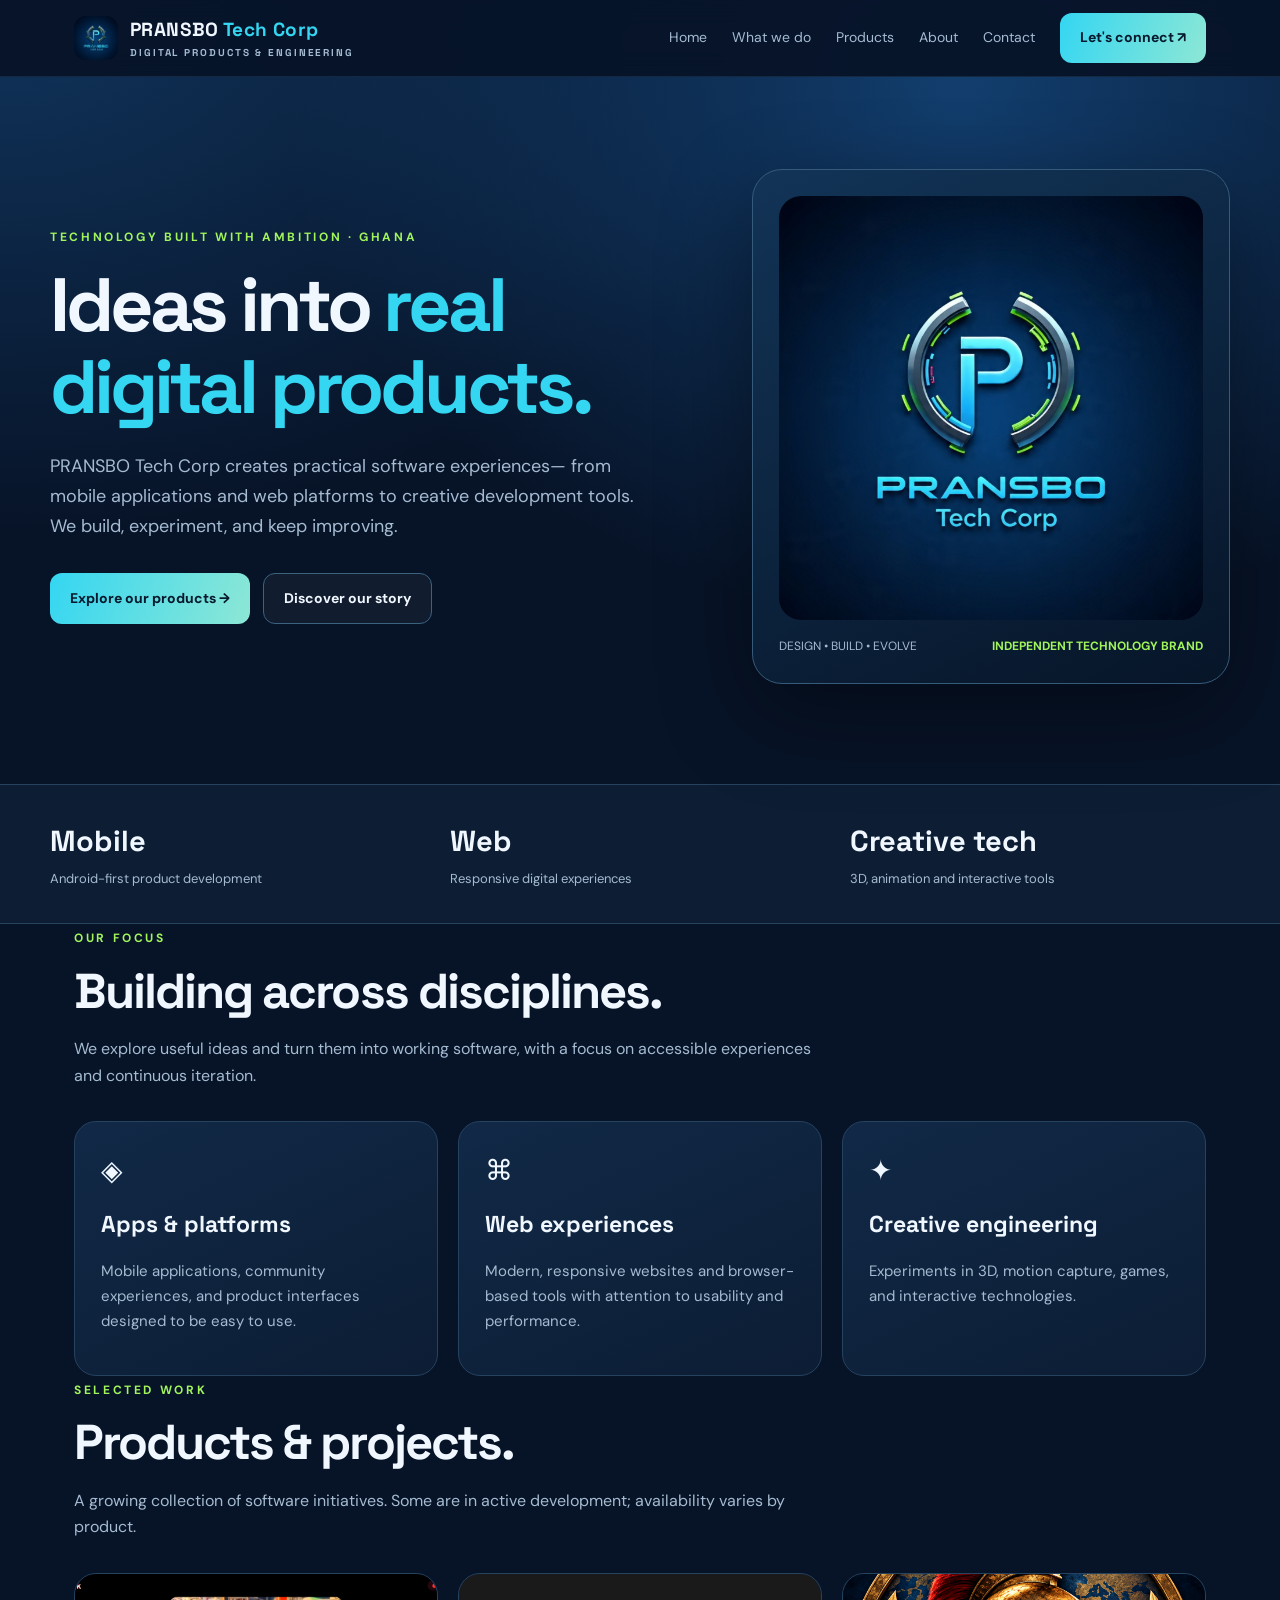
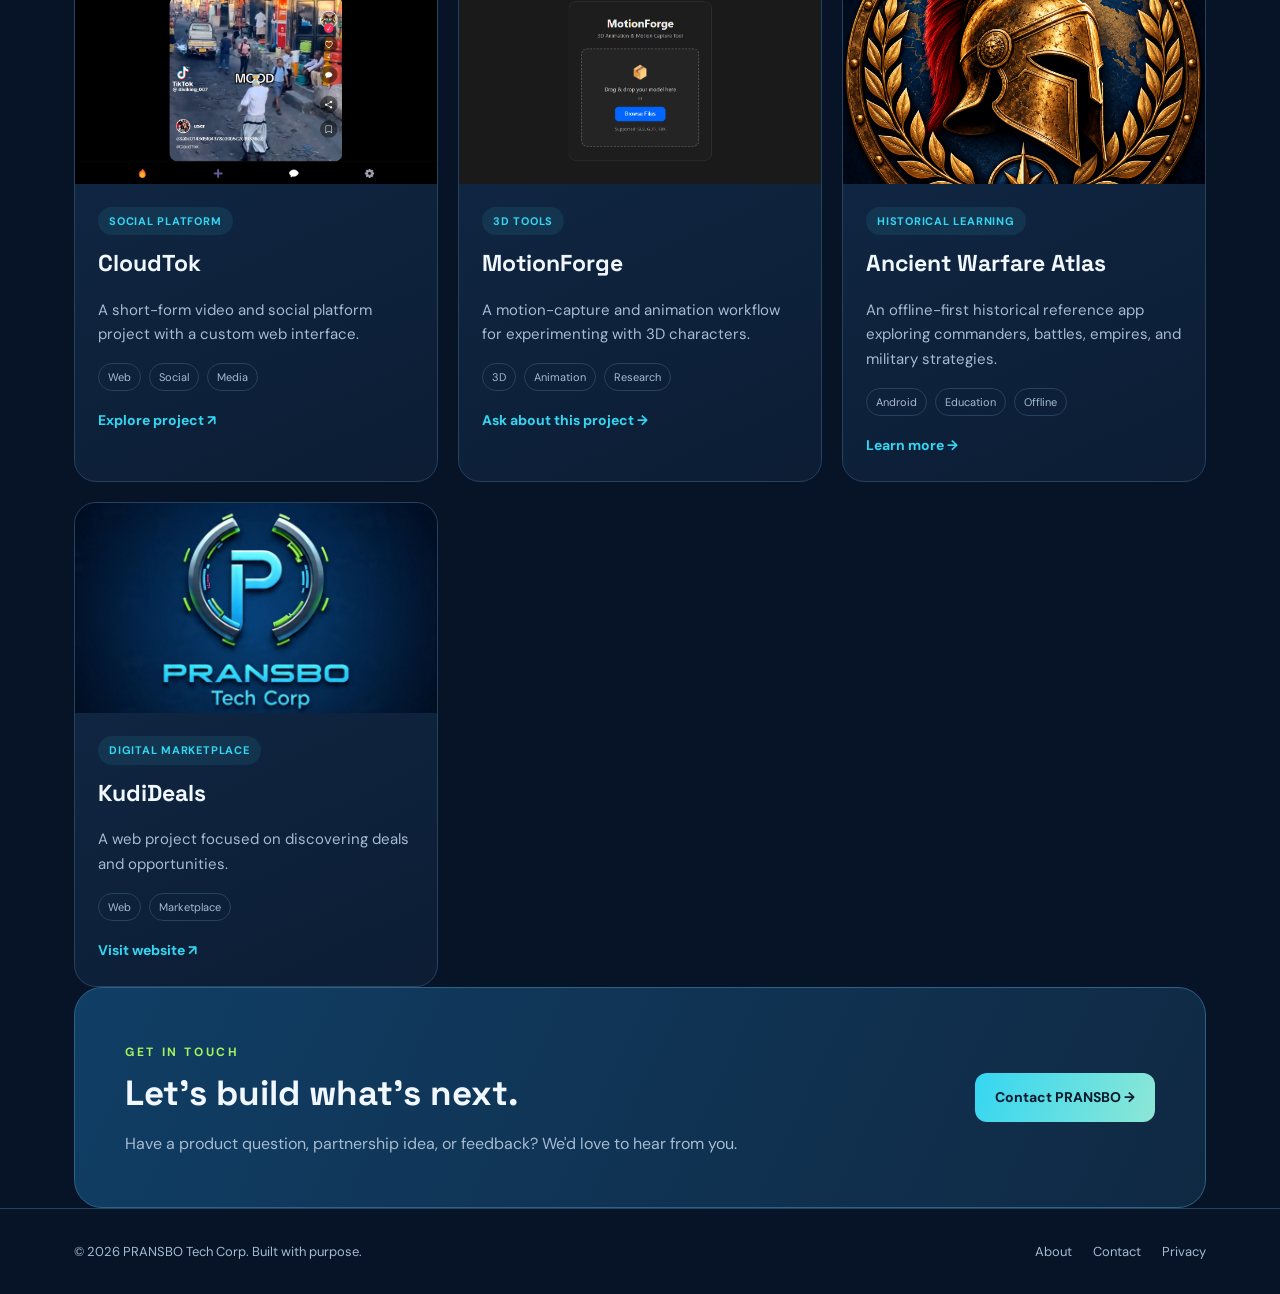
==== index.html @ 8b2eccde "Add PRANSBO Tech Corp website" ====
<!doctype html>
<html lang="en">
<head>
    <meta charset="utf-8">
    <meta name="viewport" content="width=device-width, initial-scale=1">
    <meta name="theme-color" content="#071327">

    <meta name="description"
          content="PRANSBO Tech Corp creates mobile apps, web platforms and creative engineering projects.">

    <meta property="og:type" content="website">
    <meta property="og:title"
          content="PRANSBO Tech Corp | Digital Products &amp; Engineering">
    <meta property="og:description"
          content="PRANSBO Tech Corp creates mobile apps, web platforms and creative engineering projects.">
    <meta property="og:image" content="logo.jpg">

    <link rel="icon" type="image/png" href="favicon.png">
    <link rel="stylesheet" href="styles.css">

    <title>PRANSBO Tech Corp | Digital Products &amp; Engineering</title>
</head>

<body>

    <!-- ==================== HEADER / NAVIGATION ==================== -->
    <header>
        <div class="wrap nav">

            <a class="brand" href="index.html">
                <img src="logo.jpg" alt="PRANSBO Tech Corp logo">

                <span>
                    PRANSBO
                    <span class="accent">Tech Corp</span>
                    <small>Digital products &amp; engineering</small>
                </span>
            </a>

            <button class="menu"
                    aria-label="Toggle navigation"
                    aria-expanded="false">
                ☰ Menu
            </button>

            <nav class="links" aria-label="Main navigation">
                <a href="index.html">Home</a>
                <a href="index.html#solutions">What we do</a>
                <a href="index.html#products">Products</a>
                <a href="about.html">About</a>
                <a href="contact.html">Contact</a>
                <a class="btn primary" href="contact.html">
                    Let's connect ↗
                </a>
            </nav>

        </div>
    </header>


    <!-- ==================== MAIN CONTENT ==================== -->
    <main>

        <!-- HERO SECTION -->
        <div class="wrap hero">

            <div>
                <div class="eyebrow">
                    Technology built with ambition · Ghana
                </div>

                <h1>
                    Ideas into
                    <span class="accent">real digital products.</span>
                </h1>

                <p class="lead">
                    PRANSBO Tech Corp creates practical software experiences—
                    from mobile applications and web platforms to creative
                    development tools. We build, experiment, and keep improving.
                </p>

                <div class="actions">
                    <a class="btn primary" href="#products">
                        Explore our products →
                    </a>

                    <a class="btn" href="about.html">
                        Discover our story
                    </a>
                </div>
            </div>

            <div class="hero-visual">
                <img src="logo.jpg" alt="PRANSBO Tech Corp emblem">

                <div class="badge">
                    <span>DESIGN • BUILD • EVOLVE</span>
                    <strong>INDEPENDENT TECHNOLOGY BRAND</strong>
                </div>
            </div>

        </div>


        <!-- COMPANY CAPABILITIES BAND -->
        <div class="band">
            <div class="wrap stats">

                <div class="stat">
                    <strong>Mobile</strong>
                    <span>Android-first product development</span>
                </div>

                <div class="stat">
                    <strong>Web</strong>
                    <span>Responsive digital experiences</span>
                </div>

                <div class="stat">
                    <strong>Creative tech</strong>
                    <span>3D, animation and interactive tools</span>
                </div>

            </div>
        </div>


        <!-- ==================== SERVICES ==================== -->
        <section id="solutions" class="wrap">

            <div class="section-head">
                <span class="eyebrow">Our focus</span>

                <h2>Building across disciplines.</h2>

                <p>
                    We explore useful ideas and turn them into working software,
                    with a focus on accessible experiences and continuous iteration.
                </p>
            </div>

            <div class="grid">

                <article class="card">
                    <div class="icon">◈</div>

                    <h3>Apps &amp; platforms</h3>

                    <p>
                        Mobile applications, community experiences, and product
                        interfaces designed to be easy to use.
                    </p>
                </article>

                <article class="card">
                    <div class="icon">⌘</div>

                    <h3>Web experiences</h3>

                    <p>
                        Modern, responsive websites and browser-based tools
                        with attention to usability and performance.
                    </p>
                </article>

                <article class="card">
                    <div class="icon">✦</div>

                    <h3>Creative engineering</h3>

                    <p>
                        Experiments in 3D, motion capture, games, and
                        interactive technologies.
                    </p>
                </article>

            </div>
        </section>


        <!-- ==================== PRODUCTS & PROJECTS ==================== -->
        <section id="products" class="wrap">

            <div class="section-head">
                <span class="eyebrow">Selected work</span>

                <h2>Products &amp; projects.</h2>

                <p>
                    A growing collection of software initiatives. Some are
                    in active development; availability varies by product.
                </p>
            </div>

            <div class="grid">

                <!-- CLOUDTOK -->
                <article class="card project">
                    <img
                        src="images/cloudtok/cloudtok1.png"
                        alt="CloudTok project screenshot"
                        loading="lazy"
                    >

                    <div class="body">
                        <span class="pill">Social platform</span>

                        <h3>CloudTok</h3>

                        <p>
                            A short-form video and social platform project
                            with a custom web interface.
                        </p>

                        <div class="meta">
                            <span>Web</span>
                            <span>Social</span>
                            <span>Media</span>
                        </div>

                        <a
                            class="more"
                            href="https://prattbossman-2010.github.io/CloudTok"
                            target="_blank"
                            rel="noopener noreferrer"
                        >
                            Explore project ↗
                        </a>
                    </div>
                </article>


                <!-- MOTIONFORGE -->
                <article class="card project">
                    <img
                        src="images/motionforge/motionforge1.png"
                        alt="MotionForge project screenshot"
                        loading="lazy"
                    >

                    <div class="body">
                        <span class="pill">3D tools</span>

                        <h3>MotionForge</h3>

                        <p>
                            A motion-capture and animation workflow for
                            experimenting with 3D characters.
                        </p>

                        <div class="meta">
                            <span>3D</span>
                            <span>Animation</span>
                            <span>Research</span>
                        </div>

                        <a class="more" href="contact.html">
                            Ask about this project →
                        </a>
                    </div>
                </article>


                <!-- ANCIENT WARFARE ATLAS -->
                <article class="card project">
                    <img
                        src="images/Ancient Warfare.png"
                        alt="PRANSBO Tech Corp product identity"
                        loading="lazy"
                    >

                    <div class="body">
                        <span class="pill">Historical learning</span>

                        <h3>Ancient Warfare Atlas</h3>

                        <p>
                            An offline-first historical reference app exploring
                            commanders, battles, empires, and military strategies.
                        </p>

                        <div class="meta">
                            <span>Android</span>
                            <span>Education</span>
                            <span>Offline</span>
                        </div>

                        <a class="more" href="contact.html">
                            Learn more →
                        </a>
                    </div>
                </article>


                <!-- KUDIDEALS -->
                <article class="card project">
                    <img
                        src="logo.jpg"
                        alt="PRANSBO Tech Corp logo"
                        loading="lazy"
                    >

                    <div class="body">
                        <span class="pill">Digital marketplace</span>

                        <h3>KudiDeals</h3>

                        <p>
                            A web project focused on discovering deals
                            and opportunities.
                        </p>

                        <div class="meta">
                            <span>Web</span>
                            <span>Marketplace</span>
                        </div>

                        <a
                            class="more"
                            href="https://kudideals.vercel.app"
                            target="_blank"
                            rel="noopener noreferrer"
                        >
                            Visit website ↗
                        </a>
                    </div>
                </article>

            </div>
        </section>


        <!-- ==================== CONTACT CALL TO ACTION ==================== -->
        <section class="wrap">
            <div class="cta">

                <div>
                    <span class="eyebrow">Get in touch</span>

                    <h2>Let's build what's next.</h2>

                    <p>
                        Have a product question, partnership idea, or feedback?
                        We'd love to hear from you.
                    </p>
                </div>

                <a class="btn primary" href="contact.html">
                    Contact PRANSBO →
                </a>

            </div>
        </section>

    </main>


    <!-- ==================== FOOTER ==================== -->
    <footer>
        <div class="wrap foot">

            <span>
                © <span id="year">2026</span>
                PRANSBO Tech Corp. Built with purpose.
            </span>

            <div>
                <a href="about.html">About</a>
                <a href="contact.html">Contact</a>
                <a href="privacy.html">Privacy</a>
            </div>

        </div>
    </footer>


    <!-- ==================== SCRIPTS ==================== -->
    <script src="app.js"></script>

    <script>
        document.getElementById("year").textContent =
            new Date().getFullYear();
    </script>

</body>
</html>
---- styles.css ----
@import url('https://fonts.googleapis.com/css2?family=DM+Sans:wght@400;500;600;700&family=Space+Grotesk:wght@400;500;600;700&display=swap');
:root{--bg:#071327;--bg2:#0b1c35;--panel:#102542;--line:#25425f;--text:#f0f7ff;--muted:#a5bbd1;--cyan:#34d6f2;--green:#a1f45b;--radius:22px}*{box-sizing:border-box}html{scroll-behavior:smooth}body{margin:0;background:var(--bg);color:var(--text);font-family:'DM Sans',sans-serif;line-height:1.65}body:before{content:'';position:absolute;top:0;left:0;width:100%;height:850px;z-index:-1;background:radial-gradient(ellipse at 75% 10%,#123e6e 0%,transparent 50%),radial-gradient(ellipse at 0% 0%,#10345c 0%,transparent 45%)}a{color:inherit;text-decoration:none}img{max-width:100%;display:block}.wrap{max-width:1180px;margin:auto;padding:0 24px}header{position:sticky;top:0;z-index:20;background:#071327ed;border-bottom:1px solid #25425f77;backdrop-filter:blur(14px)}.nav{display:flex;align-items:center;justify-content:space-between;gap:18px;min-height:76px}.brand{display:flex;align-items:center;gap:12px;font-family:'Space Grotesk';font-size:19px;font-weight:700;letter-spacing:.02em}.brand img{width:44px;height:44px;border-radius:12px;object-fit:cover}.brand small{display:block;color:var(--muted);font-size:10px;letter-spacing:.19em;text-transform:uppercase}.links{display:flex;gap:25px;align-items:center}.links a{color:var(--muted);font-size:14px}.links a:hover,.links a.active{color:var(--cyan)}.btn{display:inline-flex;align-items:center;justify-content:center;gap:9px;padding:13px 20px;border:1px solid #3b6380;border-radius:12px;font-weight:700;background:#ffffff0a;cursor:pointer;color:var(--text);font-size:14px}.btn.primary{color:#05182c;border:0;background:linear-gradient(110deg,var(--cyan),#8de7d5)}.btn:hover{transform:translateY(-2px);transition:transform .2s}.menu{display:none}.hero{display:grid;grid-template-columns:1.15fr .85fr;gap:55px;align-items:center;padding:92px 0 100px}.eyebrow{font-size:12px;text-transform:uppercase;letter-spacing:.22em;color:var(--green);font-weight:700}.hero h1{font-family:'Space Grotesk';font-size:clamp(45px,5.9vw,80px);line-height:1.08;letter-spacing:-.055em;margin:17px 0 24px}.accent{color:var(--cyan)}.lead{font-size:18px;color:var(--muted);max-width:600px}.actions{display:flex;flex-wrap:wrap;gap:13px;margin-top:32px}.hero-visual{border:1px solid #365a79;border-radius:30px;padding:26px;background:linear-gradient(155deg,#123457,#071528);box-shadow:0 30px 90px #0006;position:relative}.hero-visual img{border-radius:22px;width:100%;aspect-ratio:1;object-fit:cover}.badge{margin-top:17px;display:flex;justify-content:space-between;gap:12px;align-items:center;color:var(--muted);font-size:12px}.badge strong{color:var(--green)}section{padding:75px 0}.section-head{max-width:760px;margin-bottom:32px}.section-head h2,.page-title{font-family:'Space Grotesk';font-size:clamp(32px,4vw,49px);letter-spacing:-.04em;line-height:1.18;margin:12px 0}.section-head p,.muted{color:var(--muted)}.grid{display:grid;grid-template-columns:repeat(3,minmax(0,1fr));gap:20px}.card{border:1px solid var(--line);background:linear-gradient(155deg,#112947,#0c1d34);border-radius:var(--radius);padding:26px}.card h3{font-family:'Space Grotesk';font-size:23px;margin:12px 0 8px}.card p{color:var(--muted);font-size:15px}.icon{font-size:28px}.pill{display:inline-block;color:var(--cyan);background:#34d6f218;padding:5px 11px;border-radius:99px;font-size:11px;font-weight:700;letter-spacing:.07em;text-transform:uppercase}.project{overflow:hidden;padding:0}.project img{width:100%;height:210px;object-fit:cover;background:#07172c}.project .body{padding:23px}.project .body h3{margin:10px 0}.project .meta{display:flex;flex-wrap:wrap;gap:8px;margin:16px 0}.project .meta span{font-size:11px;border:1px solid var(--line);padding:4px 9px;border-radius:30px;color:var(--muted)}.project .more{font-weight:700;color:var(--cyan);font-size:14px}.band{border-top:1px solid var(--line);border-bottom:1px solid var(--line);background:#0c1d34}.stats{display:grid;grid-template-columns:repeat(3,1fr);gap:20px;padding:32px 0}.stat strong{display:block;font-family:'Space Grotesk';font-size:29px}.stat span{color:var(--muted);font-size:13px}.cta{background:linear-gradient(115deg,#103e65,#102943);border:1px solid #2d6385;border-radius:28px;padding:50px;display:flex;align-items:center;justify-content:space-between;gap:25px}.cta h2{font-size:35px;font-family:'Space Grotesk';margin:0 0 8px}.cta p{margin:0;color:var(--muted)}footer{border-top:1px solid var(--line);padding:32px 0;color:var(--muted);font-size:13px}.foot{display:flex;justify-content:space-between;flex-wrap:wrap;gap:20px}.foot a{margin-left:18px}.foot a:hover{color:var(--cyan)}.page-hero{padding:75px 0 30px}.prose{max-width:840px;color:var(--muted)}.prose h2{color:var(--text);font-family:'Space Grotesk';margin-top:34px}.prose a{color:var(--cyan);text-decoration:underline}.contact-box{max-width:780px}.contact-row{display:flex;flex-wrap:wrap;gap:12px;margin-top:20px}.notice{border-left:3px solid var(--cyan);background:#34d6f20e;padding:17px 22px;border-radius:9px;color:var(--muted)}@media(max-width:800px){.hero{grid-template-columns:1fr;padding:55px 0 70px;gap:32px}.hero-visual{max-width:450px}.grid{grid-template-columns:repeat(2,minmax(0,1fr))}.links{display:none;position:absolute;top:75px;left:0;right:0;background:#09182d;padding:22px 24px;flex-direction:column;align-items:flex-start;border-bottom:1px solid var(--line)}.links.open{display:flex}.menu{display:block;background:transparent;border:1px solid var(--line);border-radius:9px;color:white;padding:9px 13px}.cta{flex-direction:column;align-items:flex-start}}@media(max-width:560px){.grid,.stats{grid-template-columns:1fr}.cta{padding:28px}.brand{font-size:16px}.hero h1{font-size:44px}.project img{height:190px}}
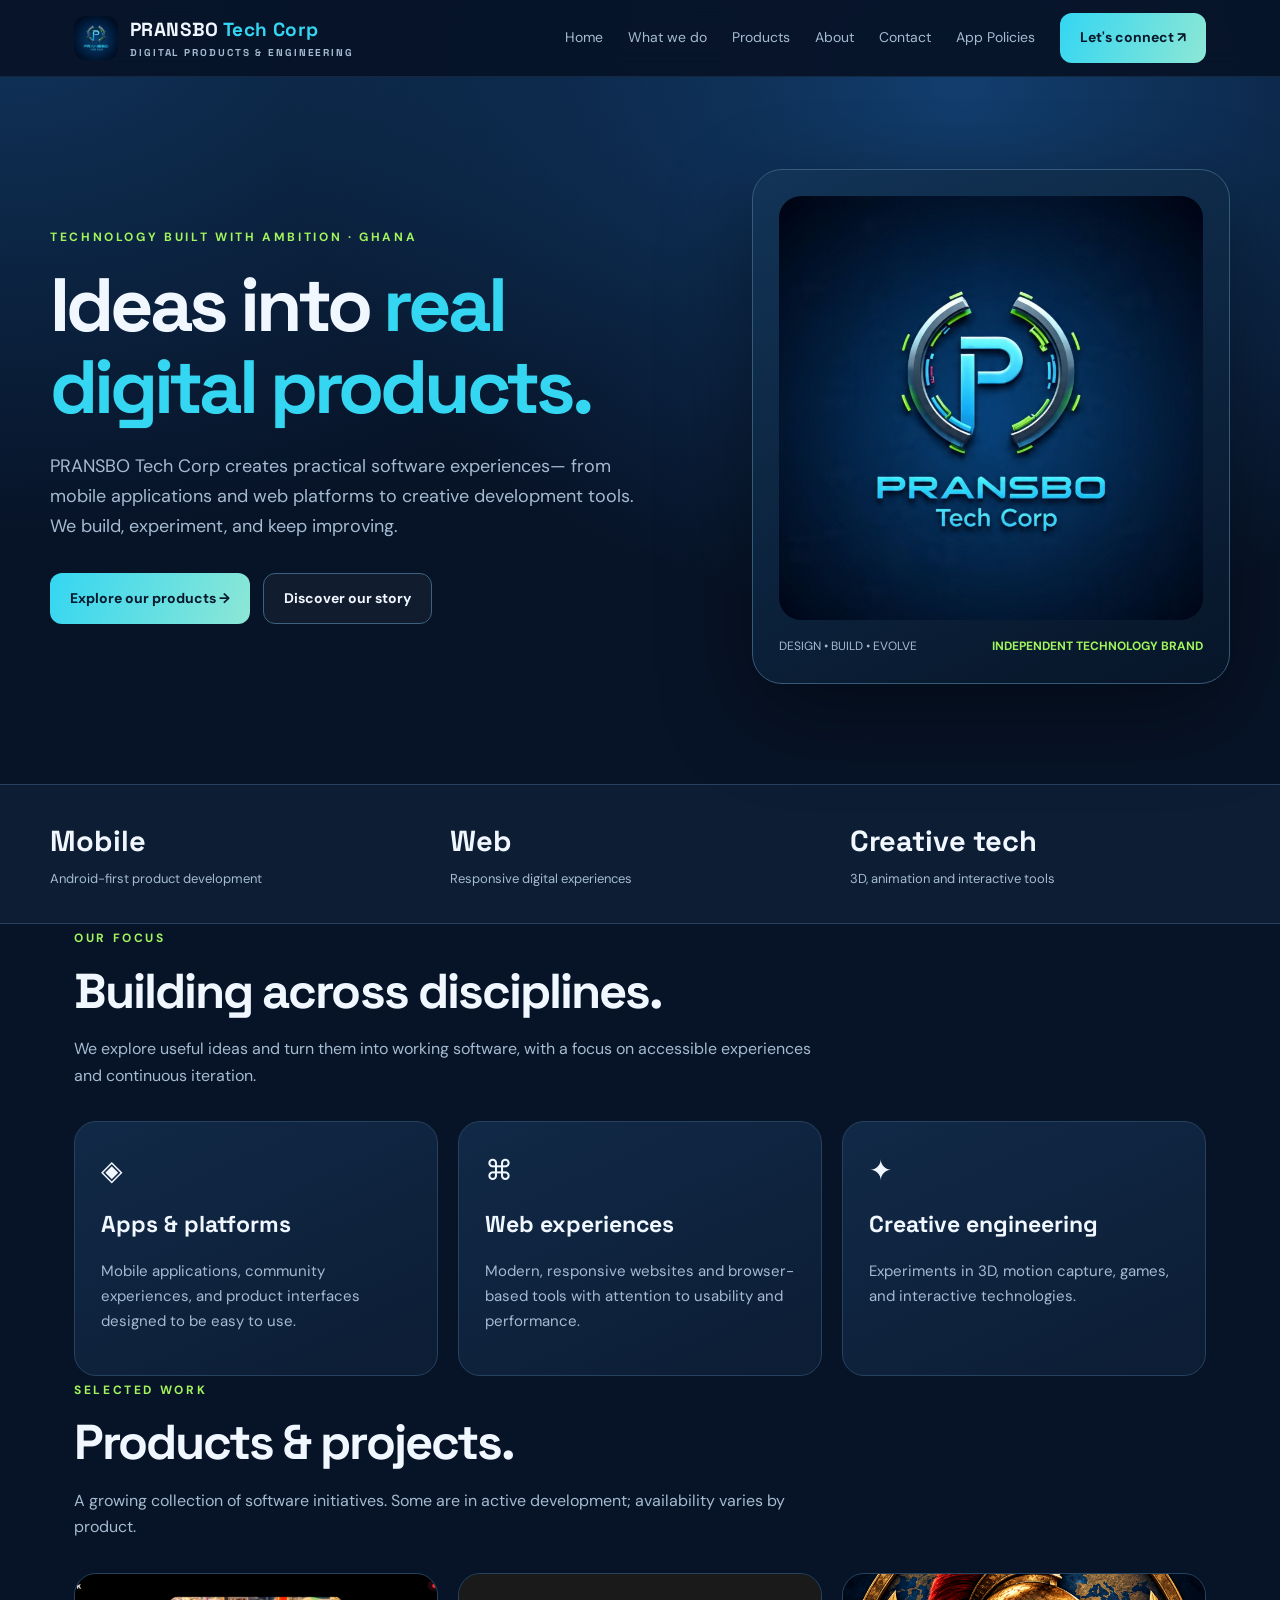
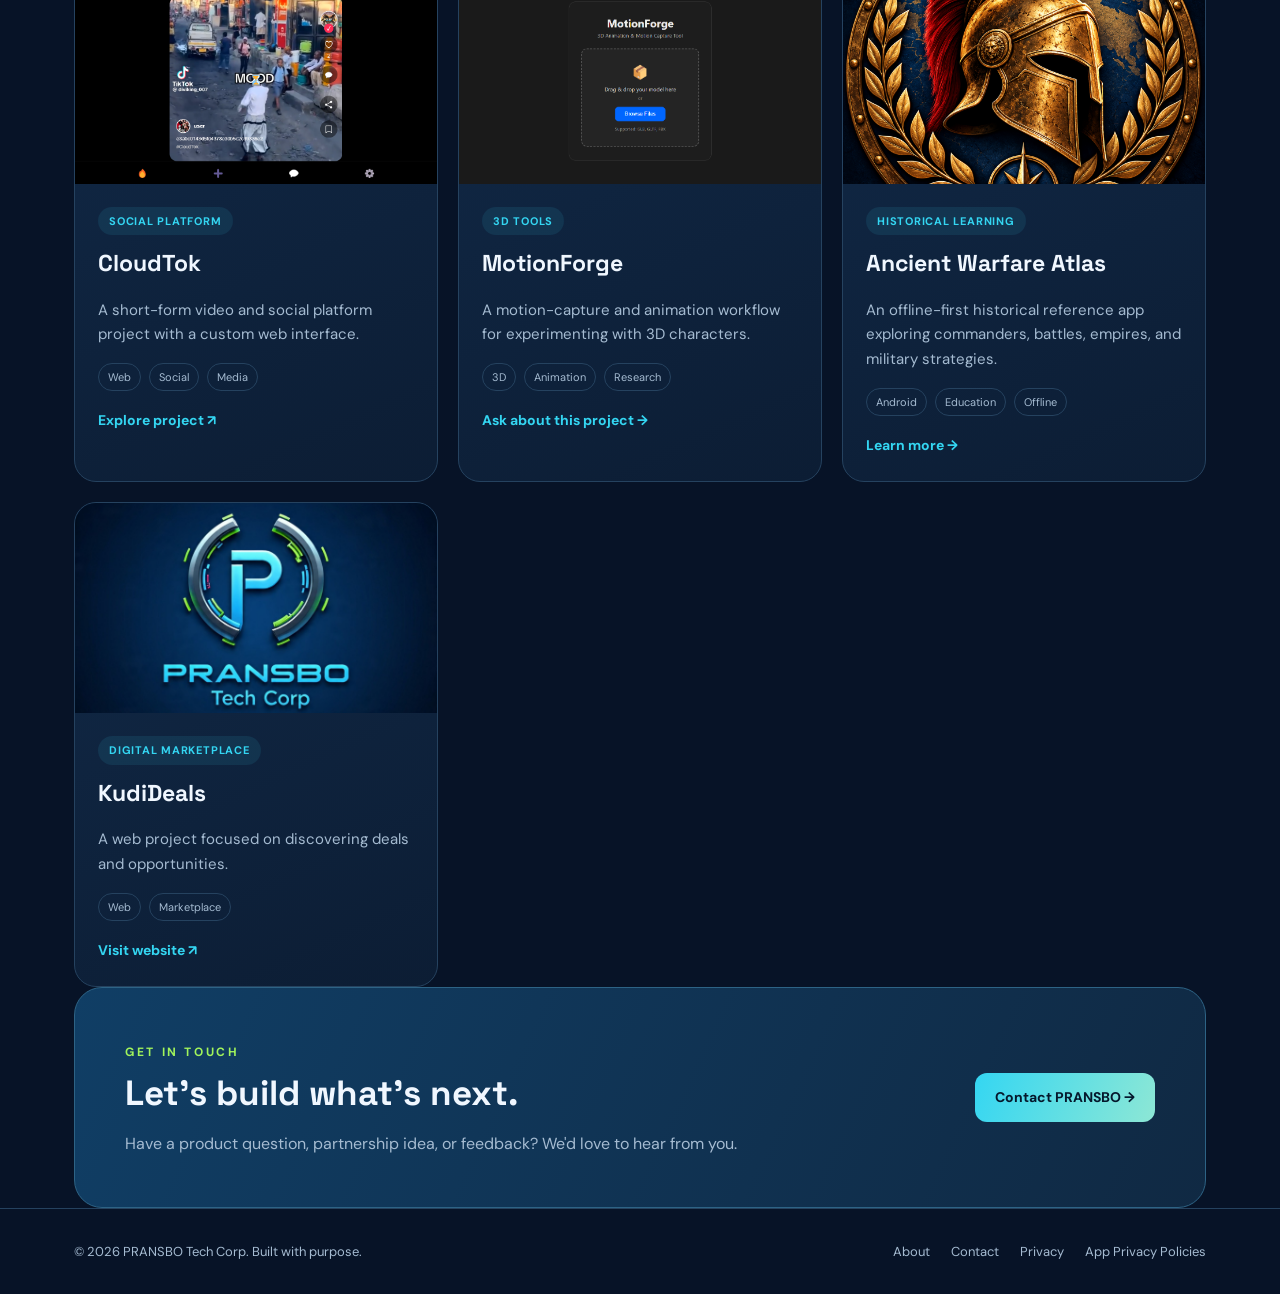
==== commit bee08735: "Add app privacy policy directory" ====
--- a/index.html
+++ b/index.html
@@ -49,6 +49,7 @@
                 <a href="index.html#products">Products</a>
                 <a href="about.html">About</a>
                 <a href="contact.html">Contact</a>
+  <a href="app-privacy/index.html">App Policies</a>
                 <a class="btn primary" href="contact.html">
                     Let's connect ↗
                 </a>
@@ -369,6 +370,7 @@
                 <a href="about.html">About</a>
                 <a href="contact.html">Contact</a>
                 <a href="privacy.html">Privacy</a>
+                  <a href="app-privacy/index.html">App Privacy Policies</a>
             </div>
 
         </div>
